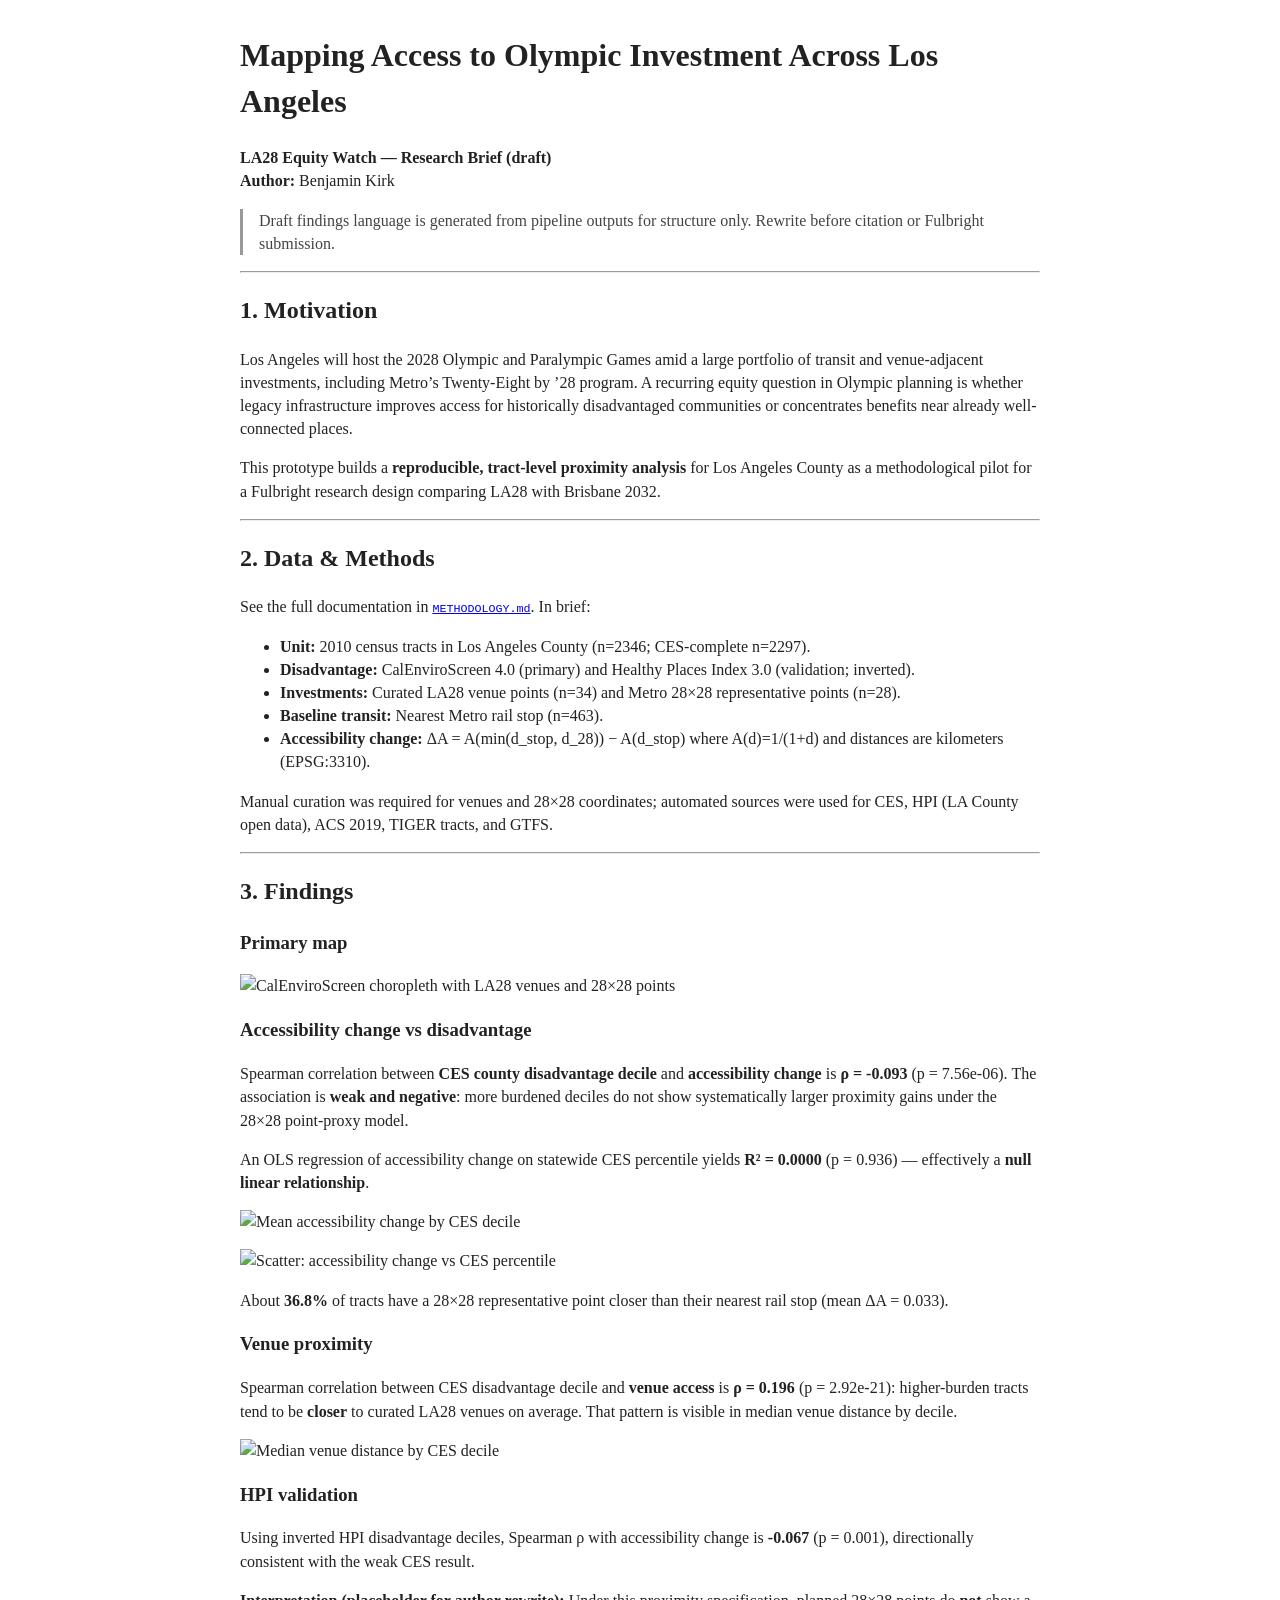
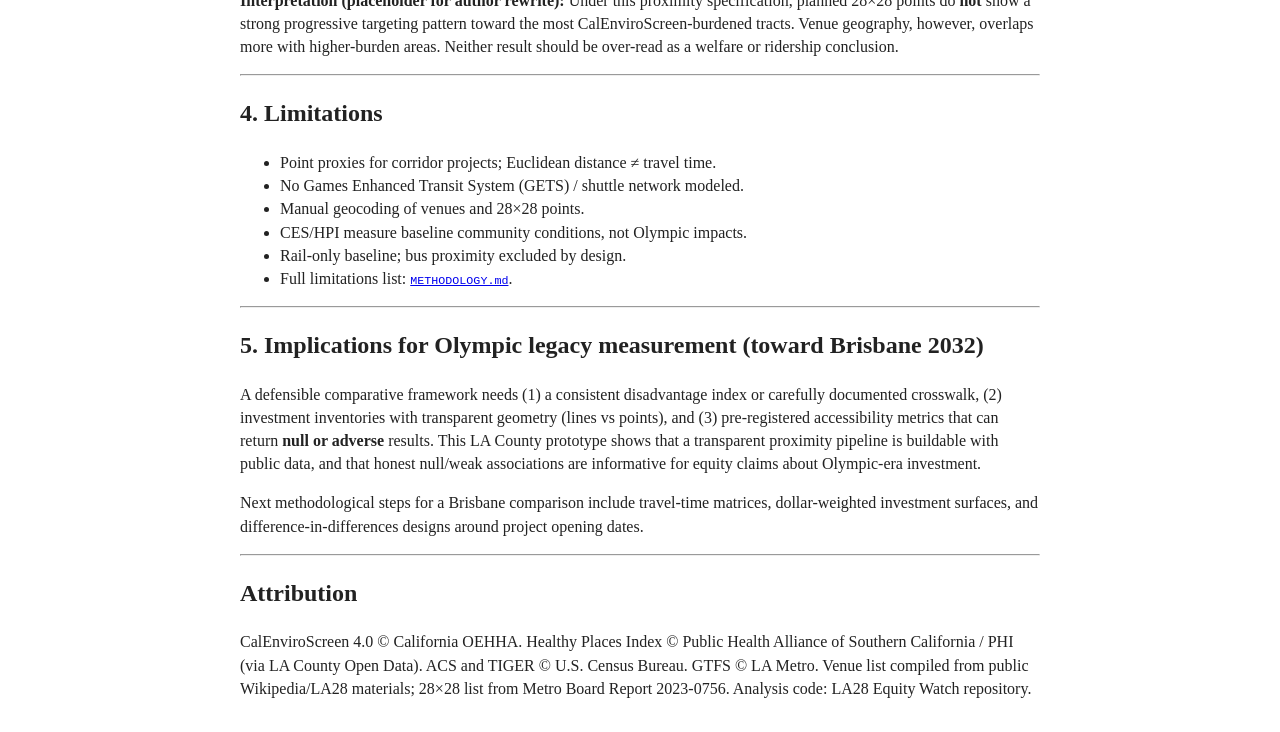
==== outputs/brief/LA28_Equity_Watch_Brief.html @ 2fb25a6b "Build LA28 Equity Watch reproducible pipeline and research site Add data acquisition scripts (CES, H" ====
<!DOCTYPE html>
<html lang="en"><head><meta charset="utf-8">
<title>LA28 Equity Watch — Brief</title>
<style>
body { font-family: Georgia, 'Times New Roman', serif; max-width: 800px; margin: 2rem auto; line-height: 1.45; color: #222; }
img { max-width: 100%; height: auto; }
h1,h2,h3 { font-weight: 600; }
code { font-size: 0.9em; }
blockquote { border-left: 3px solid #999; margin-left: 0; padding-left: 1rem; color: #444; }
</style></head><body><h1>Mapping Access to Olympic Investment Across Los Angeles</h1>
<p><strong>LA28 Equity Watch — Research Brief (draft)</strong><br />
<strong>Author:</strong> Benjamin Kirk  </p>
<blockquote>
<p>Draft findings language is generated from pipeline outputs for structure only. Rewrite before citation or Fulbright submission.</p>
</blockquote>
<hr />
<h2>1. Motivation</h2>
<p>Los Angeles will host the 2028 Olympic and Paralympic Games amid a large portfolio of transit and venue-adjacent investments, including Metro’s Twenty-Eight by ’28 program. A recurring equity question in Olympic planning is whether legacy infrastructure improves access for historically disadvantaged communities or concentrates benefits near already well-connected places.</p>
<p>This prototype builds a <strong>reproducible, tract-level proximity analysis</strong> for Los Angeles County as a methodological pilot for a Fulbright research design comparing LA28 with Brisbane 2032.</p>
<hr />
<h2>2. Data &amp; Methods</h2>
<p>See the full documentation in <a href="METHODOLOGY.md"><code>METHODOLOGY.md</code></a>. In brief:</p>
<ul>
<li><strong>Unit:</strong> 2010 census tracts in Los Angeles County (n=2346; CES-complete n=2297).</li>
<li><strong>Disadvantage:</strong> CalEnviroScreen 4.0 (primary) and Healthy Places Index 3.0 (validation; inverted).</li>
<li><strong>Investments:</strong> Curated LA28 venue points (n=34) and Metro 28×28 representative points (n=28).</li>
<li><strong>Baseline transit:</strong> Nearest Metro rail stop (n=463).</li>
<li><strong>Accessibility change:</strong> ΔA = A(min(d_stop, d_28)) − A(d_stop) where A(d)=1/(1+d) and distances are kilometers (EPSG:3310).</li>
</ul>
<p>Manual curation was required for venues and 28×28 coordinates; automated sources were used for CES, HPI (LA County open data), ACS 2019, TIGER tracts, and GTFS.</p>
<hr />
<h2>3. Findings</h2>
<h3>Primary map</h3>
<p><img alt="CalEnviroScreen choropleth with LA28 venues and 28×28 points" src="outputs/figures/choropleth_ces_investments.png" /></p>
<h3>Accessibility change vs disadvantage</h3>
<p>Spearman correlation between <strong>CES county disadvantage decile</strong> and <strong>accessibility change</strong> is <strong>ρ = -0.093</strong> (p = 7.56e-06). The association is <strong>weak and negative</strong>: more burdened deciles do not show systematically larger proximity gains under the 28×28 point-proxy model.</p>
<p>An OLS regression of accessibility change on statewide CES percentile yields <strong>R² = 0.0000</strong> (p = 0.936) — effectively a <strong>null linear relationship</strong>.</p>
<p><img alt="Mean accessibility change by CES decile" src="outputs/figures/access_change_by_decile.png" /></p>
<p><img alt="Scatter: accessibility change vs CES percentile" src="outputs/figures/scatter_access_vs_ces.png" /></p>
<p>About <strong>36.8%</strong> of tracts have a 28×28 representative point closer than their nearest rail stop (mean ΔA = 0.033).</p>
<h3>Venue proximity</h3>
<p>Spearman correlation between CES disadvantage decile and <strong>venue access</strong> is <strong>ρ = 0.196</strong> (p = 2.92e-21): higher-burden tracts tend to be <strong>closer</strong> to curated LA28 venues on average. That pattern is visible in median venue distance by decile.</p>
<p><img alt="Median venue distance by CES decile" src="outputs/figures/venue_distance_by_decile.png" /></p>
<h3>HPI validation</h3>
<p>Using inverted HPI disadvantage deciles, Spearman ρ with accessibility change is <strong>-0.067</strong> (p = 0.001), directionally consistent with the weak CES result.</p>
<p><strong>Interpretation (placeholder for author rewrite):</strong> Under this proximity specification, planned 28×28 points do <strong>not</strong> show a strong progressive targeting pattern toward the most CalEnviroScreen-burdened tracts. Venue geography, however, overlaps more with higher-burden areas. Neither result should be over-read as a welfare or ridership conclusion.</p>
<hr />
<h2>4. Limitations</h2>
<ul>
<li>Point proxies for corridor projects; Euclidean distance ≠ travel time.</li>
<li>No Games Enhanced Transit System (GETS) / shuttle network modeled.</li>
<li>Manual geocoding of venues and 28×28 points.</li>
<li>CES/HPI measure baseline community conditions, not Olympic impacts.</li>
<li>Rail-only baseline; bus proximity excluded by design.</li>
<li>Full limitations list: <a href="METHODOLOGY.md"><code>METHODOLOGY.md</code></a>.</li>
</ul>
<hr />
<h2>5. Implications for Olympic legacy measurement (toward Brisbane 2032)</h2>
<p>A defensible comparative framework needs (1) a consistent disadvantage index or carefully documented crosswalk, (2) investment inventories with transparent geometry (lines vs points), and (3) pre-registered accessibility metrics that can return <strong>null or adverse</strong> results. This LA County prototype shows that a transparent proximity pipeline is buildable with public data, and that honest null/weak associations are informative for equity claims about Olympic-era investment.</p>
<p>Next methodological steps for a Brisbane comparison include travel-time matrices, dollar-weighted investment surfaces, and difference-in-differences designs around project opening dates.</p>
<hr />
<h2>Attribution</h2>
<p>CalEnviroScreen 4.0 © California OEHHA. Healthy Places Index © Public Health Alliance of Southern California / PHI (via LA County Open Data). ACS and TIGER © U.S. Census Bureau. GTFS © LA Metro. Venue list compiled from public Wikipedia/LA28 materials; 28×28 list from Metro Board Report 2023-0756. Analysis code: LA28 Equity Watch repository.</p></body></html>
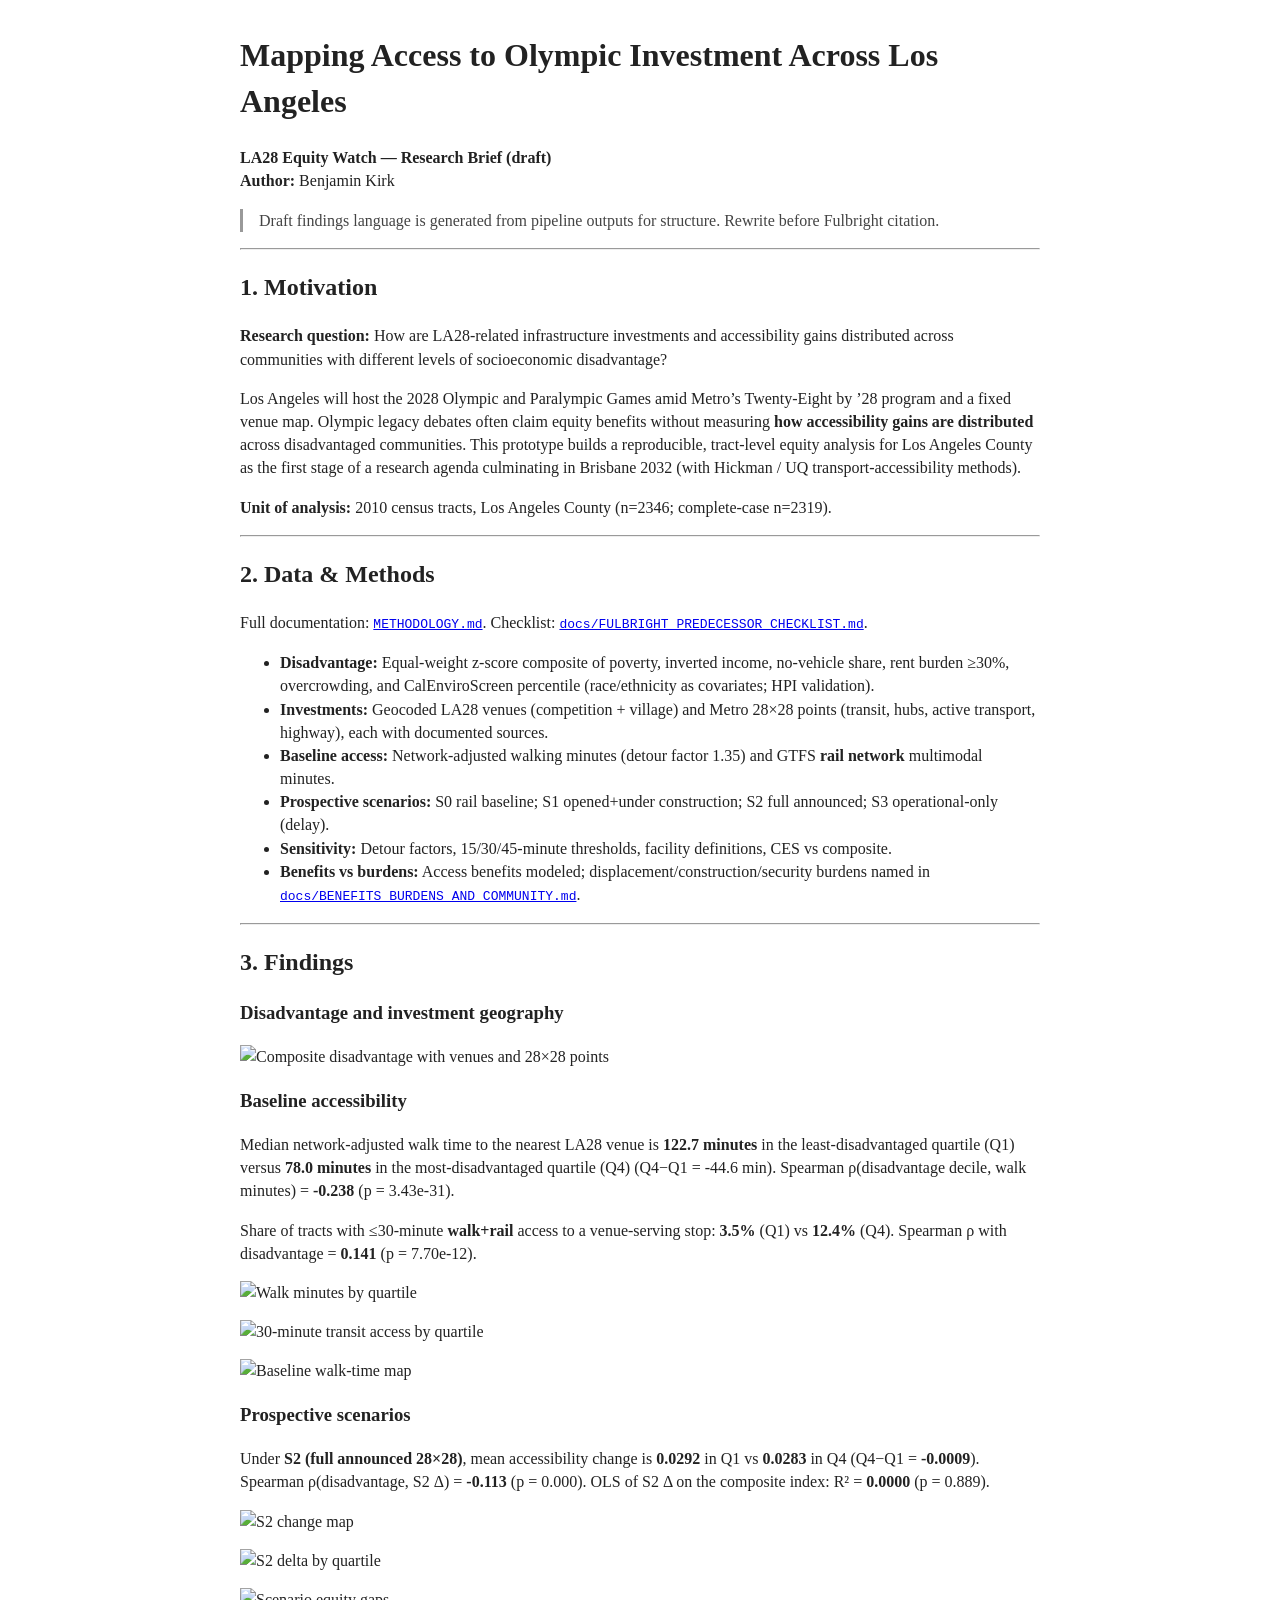
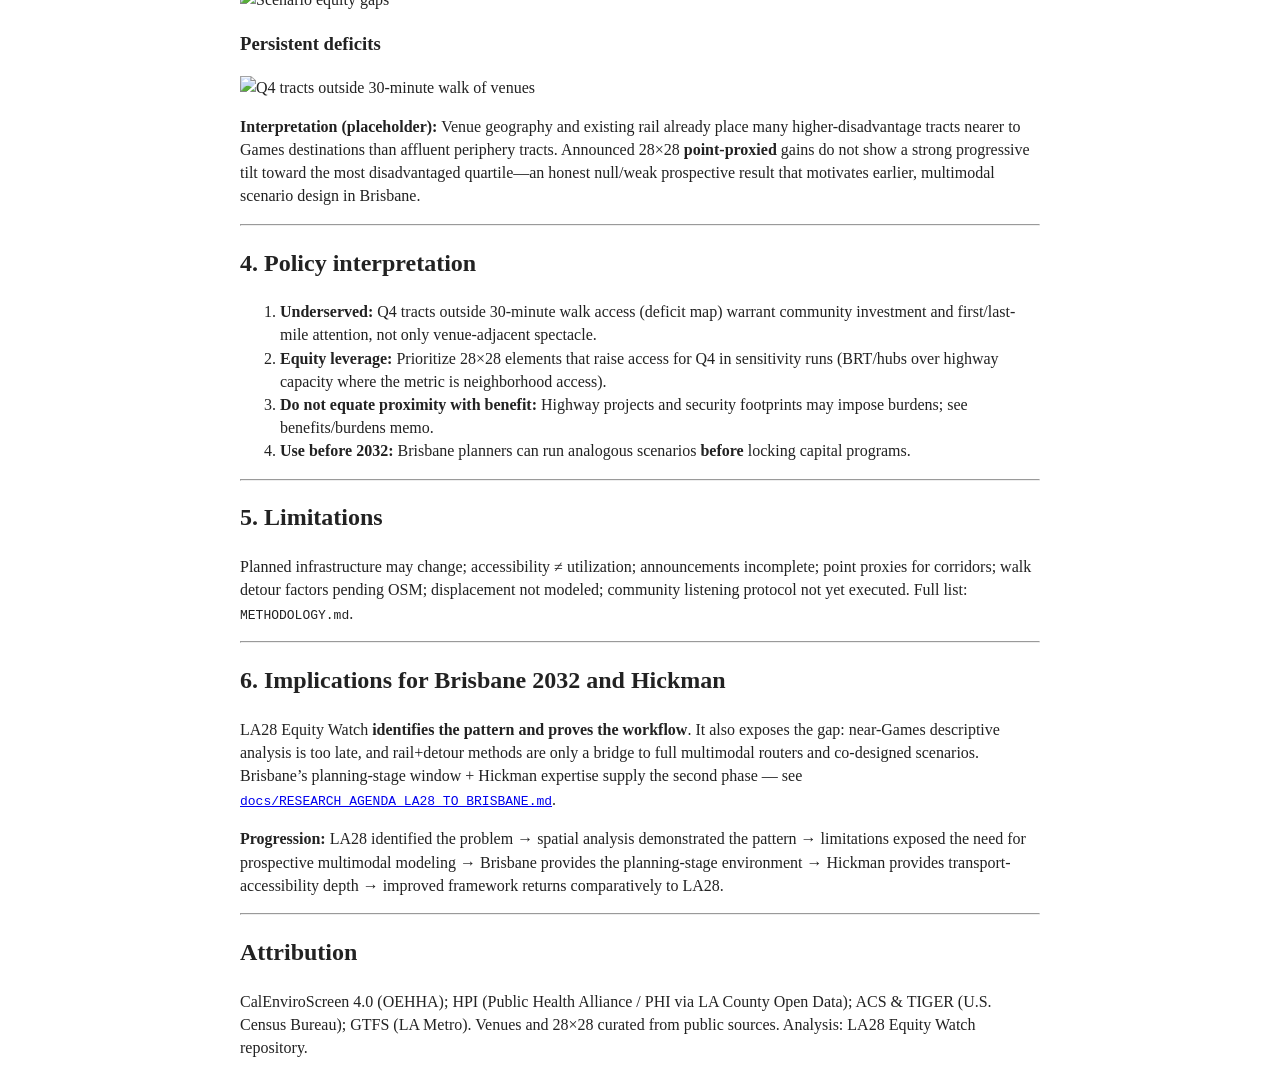
==== commit 5addcf8e: "Expand LA28 Equity Watch to Fulbright predecessor checklist Add composite disadvantage index, GTFS r" ====
--- a/outputs/brief/LA28_Equity_Watch_Brief.html
+++ b/outputs/brief/LA28_Equity_Watch_Brief.html
@@ -5,59 +5,62 @@
 body { font-family: Georgia, 'Times New Roman', serif; max-width: 800px; margin: 2rem auto; line-height: 1.45; color: #222; }
 img { max-width: 100%; height: auto; }
 h1,h2,h3 { font-weight: 600; }
-code { font-size: 0.9em; }
 blockquote { border-left: 3px solid #999; margin-left: 0; padding-left: 1rem; color: #444; }
 </style></head><body><h1>Mapping Access to Olympic Investment Across Los Angeles</h1>
 <p><strong>LA28 Equity Watch — Research Brief (draft)</strong><br />
 <strong>Author:</strong> Benjamin Kirk  </p>
 <blockquote>
-<p>Draft findings language is generated from pipeline outputs for structure only. Rewrite before citation or Fulbright submission.</p>
+<p>Draft findings language is generated from pipeline outputs for structure. Rewrite before Fulbright citation.</p>
 </blockquote>
 <hr />
 <h2>1. Motivation</h2>
-<p>Los Angeles will host the 2028 Olympic and Paralympic Games amid a large portfolio of transit and venue-adjacent investments, including Metro’s Twenty-Eight by ’28 program. A recurring equity question in Olympic planning is whether legacy infrastructure improves access for historically disadvantaged communities or concentrates benefits near already well-connected places.</p>
-<p>This prototype builds a <strong>reproducible, tract-level proximity analysis</strong> for Los Angeles County as a methodological pilot for a Fulbright research design comparing LA28 with Brisbane 2032.</p>
+<p><strong>Research question:</strong> How are LA28-related infrastructure investments and accessibility gains distributed across communities with different levels of socioeconomic disadvantage?</p>
+<p>Los Angeles will host the 2028 Olympic and Paralympic Games amid Metro’s Twenty-Eight by ’28 program and a fixed venue map. Olympic legacy debates often claim equity benefits without measuring <strong>how accessibility gains are distributed</strong> across disadvantaged communities. This prototype builds a reproducible, tract-level equity analysis for Los Angeles County as the first stage of a research agenda culminating in Brisbane 2032 (with Hickman / UQ transport-accessibility methods).</p>
+<p><strong>Unit of analysis:</strong> 2010 census tracts, Los Angeles County (n=2346; complete-case n=2319).</p>
 <hr />
 <h2>2. Data &amp; Methods</h2>
-<p>See the full documentation in <a href="METHODOLOGY.md"><code>METHODOLOGY.md</code></a>. In brief:</p>
+<p>Full documentation: <a href="METHODOLOGY.md"><code>METHODOLOGY.md</code></a>. Checklist: <a href="docs/FULBRIGHT_PREDECESSOR_CHECKLIST.md"><code>docs/FULBRIGHT_PREDECESSOR_CHECKLIST.md</code></a>.</p>
 <ul>
-<li><strong>Unit:</strong> 2010 census tracts in Los Angeles County (n=2346; CES-complete n=2297).</li>
-<li><strong>Disadvantage:</strong> CalEnviroScreen 4.0 (primary) and Healthy Places Index 3.0 (validation; inverted).</li>
-<li><strong>Investments:</strong> Curated LA28 venue points (n=34) and Metro 28×28 representative points (n=28).</li>
-<li><strong>Baseline transit:</strong> Nearest Metro rail stop (n=463).</li>
-<li><strong>Accessibility change:</strong> ΔA = A(min(d_stop, d_28)) − A(d_stop) where A(d)=1/(1+d) and distances are kilometers (EPSG:3310).</li>
+<li><strong>Disadvantage:</strong> Equal-weight z-score composite of poverty, inverted income, no-vehicle share, rent burden ≥30%, overcrowding, and CalEnviroScreen percentile (race/ethnicity as covariates; HPI validation).  </li>
+<li><strong>Investments:</strong> Geocoded LA28 venues (competition + village) and Metro 28×28 points (transit, hubs, active transport, highway), each with documented sources.  </li>
+<li><strong>Baseline access:</strong> Network-adjusted walking minutes (detour factor 1.35) and GTFS <strong>rail network</strong> multimodal minutes.  </li>
+<li><strong>Prospective scenarios:</strong> S0 rail baseline; S1 opened+under construction; S2 full announced; S3 operational-only (delay).  </li>
+<li><strong>Sensitivity:</strong> Detour factors, 15/30/45-minute thresholds, facility definitions, CES vs composite.  </li>
+<li><strong>Benefits vs burdens:</strong> Access benefits modeled; displacement/construction/security burdens named in <a href="docs/BENEFITS_BURDENS_AND_COMMUNITY.md"><code>docs/BENEFITS_BURDENS_AND_COMMUNITY.md</code></a>.</li>
 </ul>
-<p>Manual curation was required for venues and 28×28 coordinates; automated sources were used for CES, HPI (LA County open data), ACS 2019, TIGER tracts, and GTFS.</p>
 <hr />
 <h2>3. Findings</h2>
-<h3>Primary map</h3>
-<p><img alt="CalEnviroScreen choropleth with LA28 venues and 28×28 points" src="outputs/figures/choropleth_ces_investments.png" /></p>
-<h3>Accessibility change vs disadvantage</h3>
-<p>Spearman correlation between <strong>CES county disadvantage decile</strong> and <strong>accessibility change</strong> is <strong>ρ = -0.093</strong> (p = 7.56e-06). The association is <strong>weak and negative</strong>: more burdened deciles do not show systematically larger proximity gains under the 28×28 point-proxy model.</p>
-<p>An OLS regression of accessibility change on statewide CES percentile yields <strong>R² = 0.0000</strong> (p = 0.936) — effectively a <strong>null linear relationship</strong>.</p>
-<p><img alt="Mean accessibility change by CES decile" src="outputs/figures/access_change_by_decile.png" /></p>
-<p><img alt="Scatter: accessibility change vs CES percentile" src="outputs/figures/scatter_access_vs_ces.png" /></p>
-<p>About <strong>36.8%</strong> of tracts have a 28×28 representative point closer than their nearest rail stop (mean ΔA = 0.033).</p>
-<h3>Venue proximity</h3>
-<p>Spearman correlation between CES disadvantage decile and <strong>venue access</strong> is <strong>ρ = 0.196</strong> (p = 2.92e-21): higher-burden tracts tend to be <strong>closer</strong> to curated LA28 venues on average. That pattern is visible in median venue distance by decile.</p>
-<p><img alt="Median venue distance by CES decile" src="outputs/figures/venue_distance_by_decile.png" /></p>
-<h3>HPI validation</h3>
-<p>Using inverted HPI disadvantage deciles, Spearman ρ with accessibility change is <strong>-0.067</strong> (p = 0.001), directionally consistent with the weak CES result.</p>
-<p><strong>Interpretation (placeholder for author rewrite):</strong> Under this proximity specification, planned 28×28 points do <strong>not</strong> show a strong progressive targeting pattern toward the most CalEnviroScreen-burdened tracts. Venue geography, however, overlaps more with higher-burden areas. Neither result should be over-read as a welfare or ridership conclusion.</p>
+<h3>Disadvantage and investment geography</h3>
+<p><img alt="Composite disadvantage with venues and 28×28 points" src="outputs/figures/choropleth_disadvantage_investments.png" /></p>
+<h3>Baseline accessibility</h3>
+<p>Median network-adjusted walk time to the nearest LA28 venue is <strong>122.7 minutes</strong> in the least-disadvantaged quartile (Q1) versus <strong>78.0 minutes</strong> in the most-disadvantaged quartile (Q4) (Q4−Q1 = -44.6 min). Spearman ρ(disadvantage decile, walk minutes) = <strong>-0.238</strong> (p = 3.43e-31).</p>
+<p>Share of tracts with ≤30-minute <strong>walk+rail</strong> access to a venue-serving stop: <strong>3.5%</strong> (Q1) vs <strong>12.4%</strong> (Q4). Spearman ρ with disadvantage = <strong>0.141</strong> (p = 7.70e-12).</p>
+<p><img alt="Walk minutes by quartile" src="outputs/figures/chart_walk_min_by_quartile.png" /></p>
+<p><img alt="30-minute transit access by quartile" src="outputs/figures/chart_30min_transit_by_quartile.png" /></p>
+<p><img alt="Baseline walk-time map" src="outputs/figures/map_walk_min_venue.png" /></p>
+<h3>Prospective scenarios</h3>
+<p>Under <strong>S2 (full announced 28×28)</strong>, mean accessibility change is <strong>0.0292</strong> in Q1 vs <strong>0.0283</strong> in Q4 (Q4−Q1 = <strong>-0.0009</strong>). Spearman ρ(disadvantage, S2 Δ) = <strong>-0.113</strong> (p = 0.000). OLS of S2 Δ on the composite index: R² = <strong>0.0000</strong> (p = 0.889).</p>
+<p><img alt="S2 change map" src="outputs/figures/map_scenario_S2_delta.png" /></p>
+<p><img alt="S2 delta by quartile" src="outputs/figures/chart_S2_delta_by_quartile.png" /></p>
+<p><img alt="Scenario equity gaps" src="outputs/figures/chart_scenario_equity_gaps.png" /></p>
+<h3>Persistent deficits</h3>
+<p><img alt="Q4 tracts outside 30-minute walk of venues" src="outputs/figures/map_access_deficit_Q4.png" /></p>
+<p><strong>Interpretation (placeholder):</strong> Venue geography and existing rail already place many higher-disadvantage tracts nearer to Games destinations than affluent periphery tracts. Announced 28×28 <strong>point-proxied</strong> gains do not show a strong progressive tilt toward the most disadvantaged quartile—an honest null/weak prospective result that motivates earlier, multimodal scenario design in Brisbane.</p>
 <hr />
-<h2>4. Limitations</h2>
-<ul>
-<li>Point proxies for corridor projects; Euclidean distance ≠ travel time.</li>
-<li>No Games Enhanced Transit System (GETS) / shuttle network modeled.</li>
-<li>Manual geocoding of venues and 28×28 points.</li>
-<li>CES/HPI measure baseline community conditions, not Olympic impacts.</li>
-<li>Rail-only baseline; bus proximity excluded by design.</li>
-<li>Full limitations list: <a href="METHODOLOGY.md"><code>METHODOLOGY.md</code></a>.</li>
-</ul>
+<h2>4. Policy interpretation</h2>
+<ol>
+<li><strong>Underserved:</strong> Q4 tracts outside 30-minute walk access (deficit map) warrant community investment and first/last-mile attention, not only venue-adjacent spectacle.  </li>
+<li><strong>Equity leverage:</strong> Prioritize 28×28 elements that raise access for Q4 in sensitivity runs (BRT/hubs over highway capacity where the metric is neighborhood access).  </li>
+<li><strong>Do not equate proximity with benefit:</strong> Highway projects and security footprints may impose burdens; see benefits/burdens memo.  </li>
+<li><strong>Use before 2032:</strong> Brisbane planners can run analogous scenarios <strong>before</strong> locking capital programs.</li>
+</ol>
 <hr />
-<h2>5. Implications for Olympic legacy measurement (toward Brisbane 2032)</h2>
-<p>A defensible comparative framework needs (1) a consistent disadvantage index or carefully documented crosswalk, (2) investment inventories with transparent geometry (lines vs points), and (3) pre-registered accessibility metrics that can return <strong>null or adverse</strong> results. This LA County prototype shows that a transparent proximity pipeline is buildable with public data, and that honest null/weak associations are informative for equity claims about Olympic-era investment.</p>
-<p>Next methodological steps for a Brisbane comparison include travel-time matrices, dollar-weighted investment surfaces, and difference-in-differences designs around project opening dates.</p>
+<h2>5. Limitations</h2>
+<p>Planned infrastructure may change; accessibility ≠ utilization; announcements incomplete; point proxies for corridors; walk detour factors pending OSM; displacement not modeled; community listening protocol not yet executed. Full list: <code>METHODOLOGY.md</code>.</p>
+<hr />
+<h2>6. Implications for Brisbane 2032 and Hickman</h2>
+<p>LA28 Equity Watch <strong>identifies the pattern and proves the workflow</strong>. It also exposes the gap: near-Games descriptive analysis is too late, and rail+detour methods are only a bridge to full multimodal routers and co-designed scenarios. Brisbane’s planning-stage window + Hickman expertise supply the second phase — see <a href="docs/RESEARCH_AGENDA_LA28_TO_BRISBANE.md"><code>docs/RESEARCH_AGENDA_LA28_TO_BRISBANE.md</code></a>.</p>
+<p><strong>Progression:</strong> LA28 identified the problem → spatial analysis demonstrated the pattern → limitations exposed the need for prospective multimodal modeling → Brisbane provides the planning-stage environment → Hickman provides transport-accessibility depth → improved framework returns comparatively to LA28.</p>
 <hr />
 <h2>Attribution</h2>
-<p>CalEnviroScreen 4.0 © California OEHHA. Healthy Places Index © Public Health Alliance of Southern California / PHI (via LA County Open Data). ACS and TIGER © U.S. Census Bureau. GTFS © LA Metro. Venue list compiled from public Wikipedia/LA28 materials; 28×28 list from Metro Board Report 2023-0756. Analysis code: LA28 Equity Watch repository.</p></body></html>+<p>CalEnviroScreen 4.0 (OEHHA); HPI (Public Health Alliance / PHI via LA County Open Data); ACS &amp; TIGER (U.S. Census Bureau); GTFS (LA Metro). Venues and 28×28 curated from public sources. Analysis: LA28 Equity Watch repository.</p></body></html>
